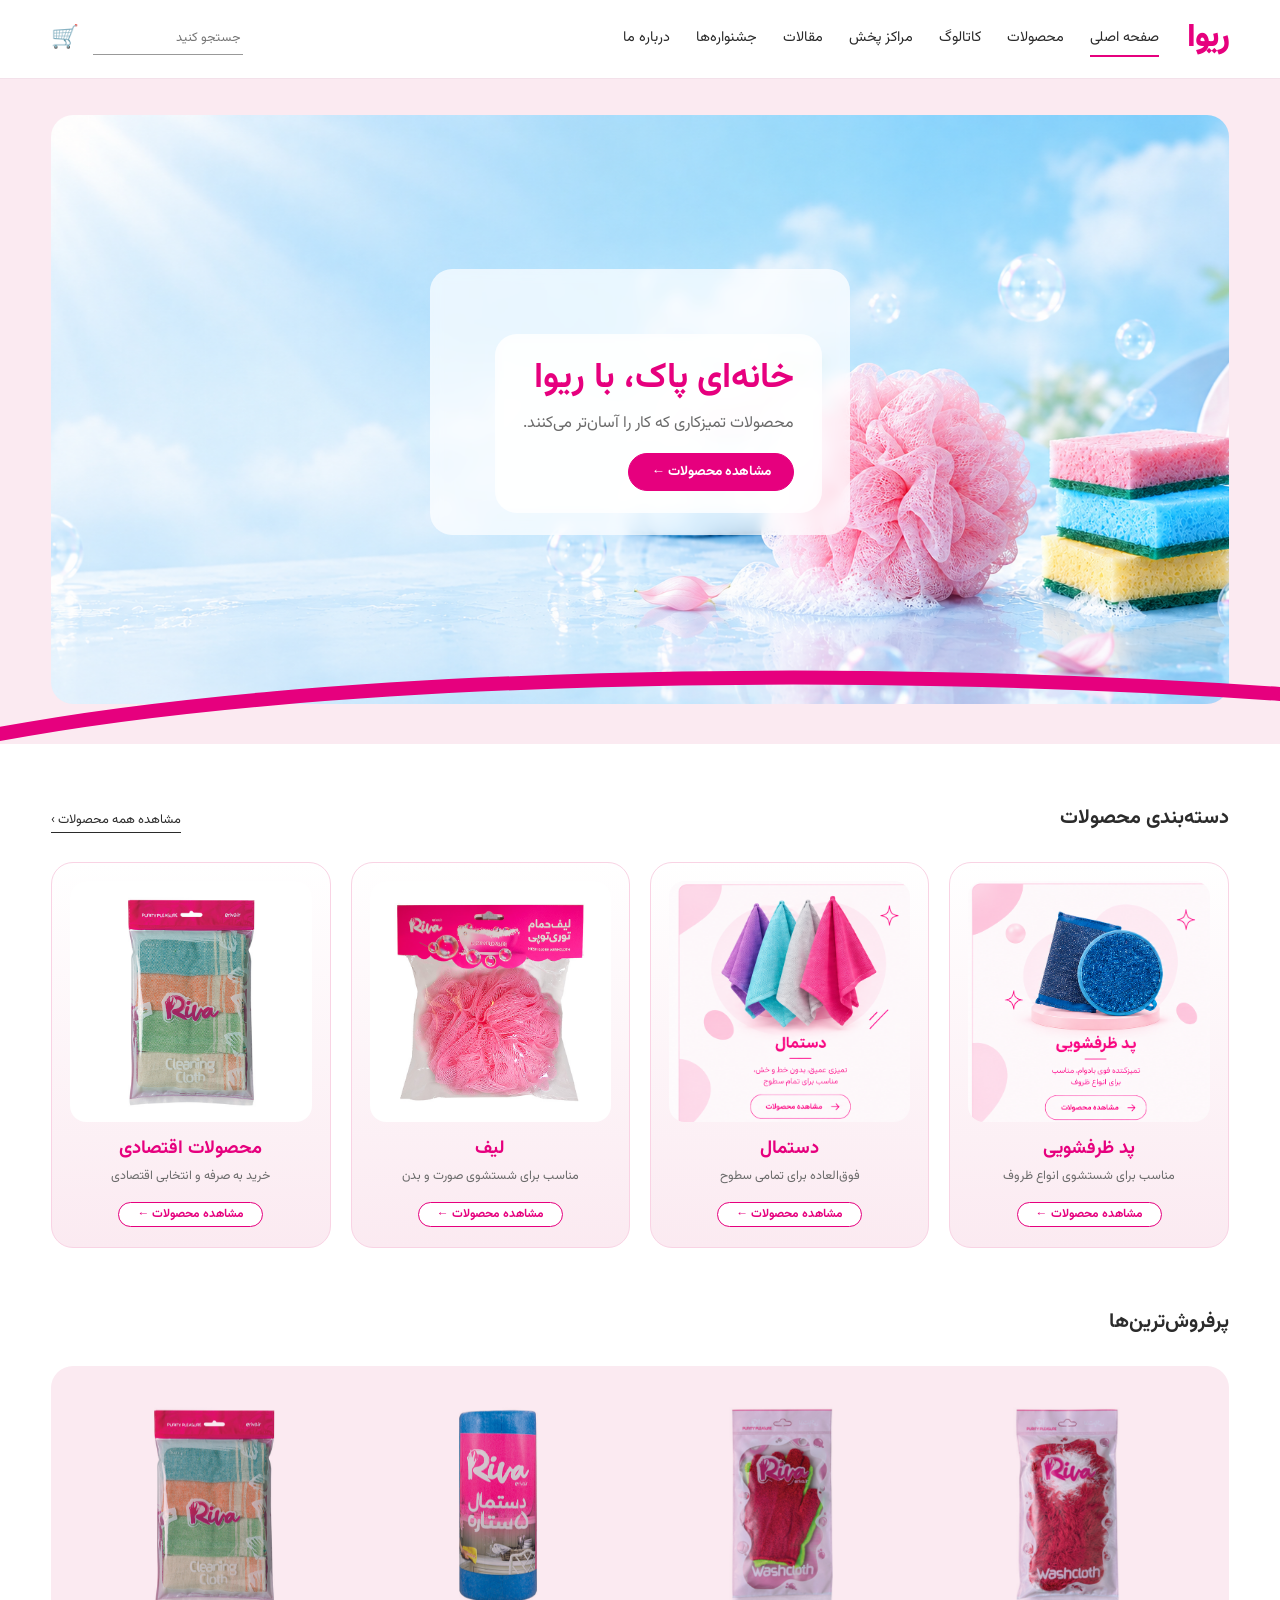
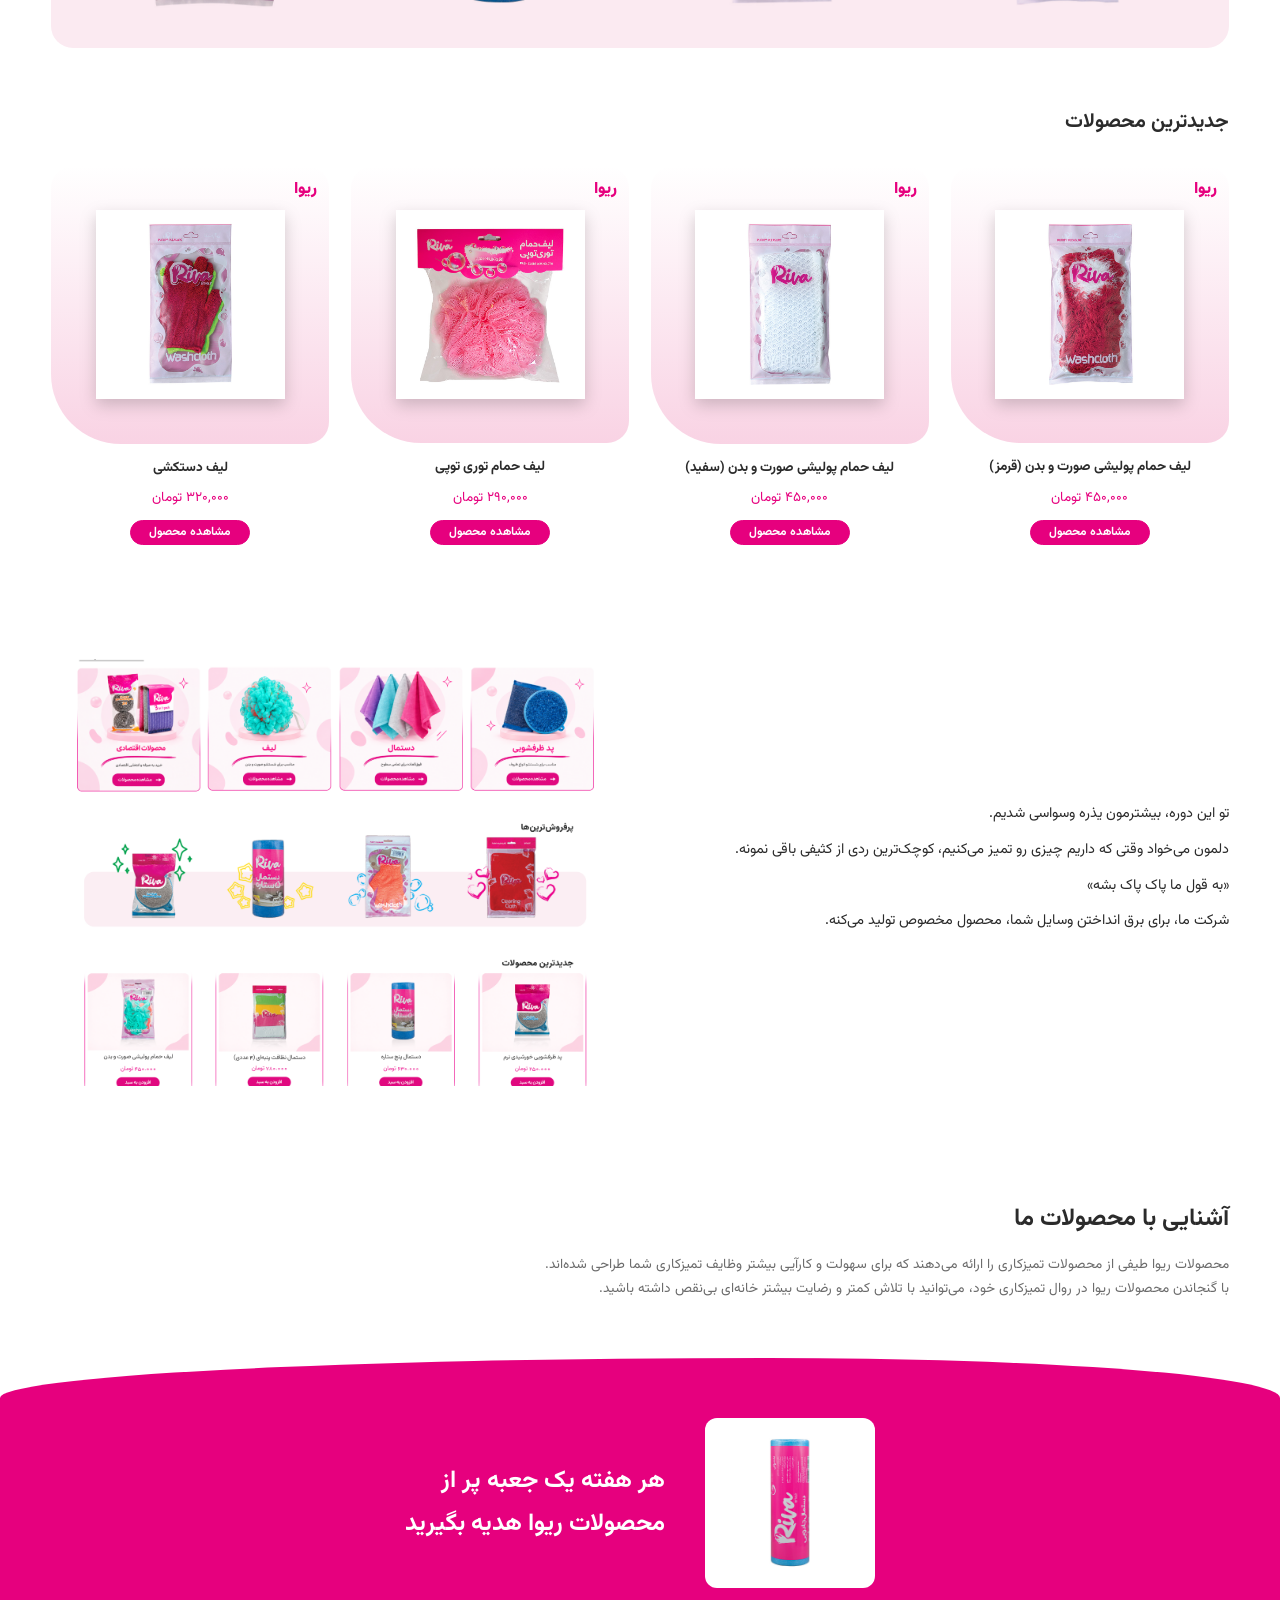
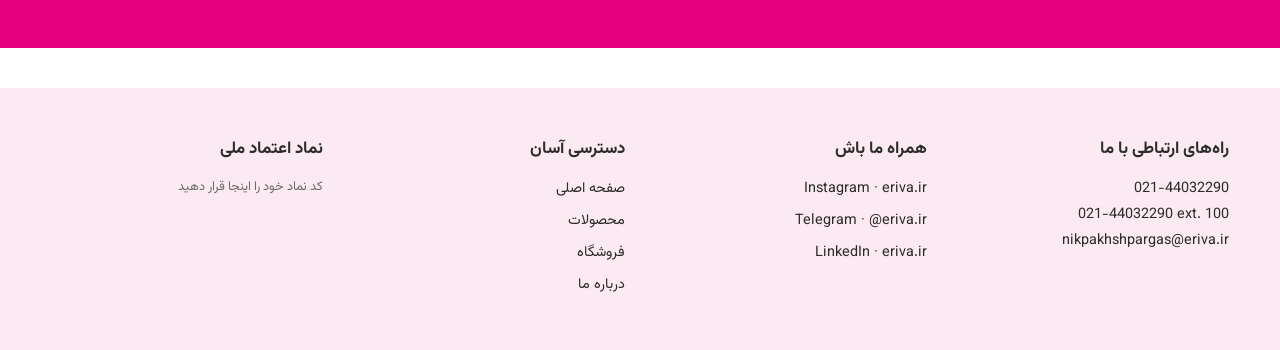
==== index.html @ d4ab57c0 "all data" ====
<!doctype html>
<html lang="fa" dir="rtl">
<head>
<meta charset="utf-8">
<meta name="viewport" content="width=device-width, initial-scale=1">
<title>ریوا | محصولات پاک‌کننده بهداشتی</title>
<meta name="description" content="ریوا؛ محصولات پاک‌کننده بهداشتی: پد ظرفشویی، دستمال، لیف و محصولات اقتصادی">
<link rel="preconnect" href="https://fonts.googleapis.com"><link rel="preconnect" href="https://fonts.gstatic.com" crossorigin>
<link href="https://fonts.googleapis.com/css2?family=Vazirmatn:wght@400;700;900&display=swap" rel="stylesheet">
<link rel="stylesheet" href="css/style.css">
</head>
<body>
<header class="site-header"><div class="container">
 <a class="logo" href="index.html">ریوا</a>
 <button class="menu-btn" aria-label="منو" onclick="document.querySelector('.nav').classList.toggle('open')">☰</button>
 <nav class="nav">
  <a href="index.html" aria-current="page">صفحه اصلی</a>
  <a href="products.html" >محصولات</a>
  <a href="#">کاتالوگ</a><a href="#">مراکز پخش</a><a href="#">مقالات</a><a href="#">جشنواره‌ها</a><a href="#">درباره ما</a>
 </nav>
 <div class="tools"><input class="search" type="search" placeholder="جستجو کنید" aria-label="جستجو"><span class="cart" aria-label="سبد خرید">🛒</span></div>
</div></header>
<main>
<div class="hero">
 <div class="container"><div class="hero-photo" role="img" aria-label="محصولات ریوا"></div></div>
 <div class="hero-copy"><div class="container"><div>
  <h1>خانه‌ای پاک، با ریوا</h1>
  <p>محصولات تمیزکاری که کار را آسان‌تر می‌کنند.</p>
  <a class="btn solid" href="products.html">مشاهده محصولات ←</a>
 </div></div></div>
 <svg class="swoosh" viewBox="0 0 1200 90" preserveAspectRatio="none" aria-hidden="true"><path d="M0 80 C300 20 800 10 1200 40"/></svg>
</div>

<section><div class="container">
 <div class="sec-head"><h2>دسته‌بندی محصولات</h2><a href="products.html">مشاهده همه محصولات ›</a></div>
 <div class="cats">
  <article class="cat"><img src="assets/img/cat-pads.png" alt="پد ظرفشویی"><h3>پد ظرفشویی</h3><p>مناسب برای شستشوی انواع ظروف</p><a class="btn sm" href="products.html?type=pad">مشاهده محصولات ←</a></article>
  <article class="cat"><img src="assets/img/cat-cloths.png" alt="دستمال"><h3>دستمال</h3><p>فوق‌العاده برای تمامی سطوح</p><a class="btn sm" href="products.html?type=cloth">مشاهده محصولات ←</a></article>
  <article class="cat"><img src="assets/img/p-mesh-globe.jpg" alt="لیف"><h3>لیف</h3><p>مناسب برای شستشوی صورت و بدن</p><a class="btn sm" href="products.html?type=loofah">مشاهده محصولات ←</a></article>
  <article class="cat"><img src="assets/img/p-cleaning-cloth.jpg" alt="محصولات اقتصادی"><h3>محصولات اقتصادی</h3><p>خرید به صرفه و انتخابی اقتصادی</p><a class="btn sm" href="products.html">مشاهده محصولات ←</a></article>
 </div>
</div></section>

<section style="padding-top:0"><div class="container">
 <div class="sec-head"><h2>پرفروش‌ترین‌ها</h2></div>
 <div class="best">
  <img src="assets/img/p-washcloth-red.jpg" alt="لیف قرمز">
  <img src="assets/img/p-glove.jpg" alt="لیف دستکشی">
  <img src="assets/img/p-star-roll.jpg" alt="دستمال پنج ستاره">
  <img src="assets/img/p-cleaning-cloth.jpg" alt="دستمال نظافت">
 </div>
</div></section>

<section style="padding-top:0"><div class="container">
 <div class="sec-head"><h2>جدیدترین محصولات</h2></div>
 <div class="grid" id="latest"></div>
</div></section>

<section class="story"><div class="container">
 <div><p>تو این دوره، بیشترمون یذره وسواسی شدیم.</p><p>دلمون می‌خواد وقتی که داریم چیزی رو تمیز می‌کنیم، کوچک‌ترین ردی از کثیفی باقی نمونه.</p><p>«به قول ما پاک پاک بشه»</p><p>شرکت ما، برای برق انداختن وسایل شما، محصول مخصوص تولید می‌کنه.</p></div>
 <img src="assets/img/design-home-reference.png" alt="" style="object-position:70% 36%">
</div></section>

<section class="about"><div class="container">
 <h2>آشنایی با محصولات ما</h2>
 <p>محصولات ریوا طیفی از محصولات تمیزکاری را ارائه می‌دهند که برای سهولت و کارآیی بیشتر وظایف تمیزکاری شما طراحی شده‌اند.</p>
 <p>با گنجاندن محصولات ریوا در روال تمیزکاری خود، می‌توانید با تلاش کمتر و رضایت بیشتر خانه‌ای بی‌نقص داشته باشید.</p>
</div></section>

<div class="gift"><div class="container"><img src="assets/img/p-magic-roll.jpg" alt=""><h2>هر هفته یک جعبه پر از<br>محصولات ریوا هدیه بگیرید</h2></div></div>
</main>
<footer class="site-footer"><div class="container">
 <div><h4>راه‌های ارتباطی با ما</h4><p dir="ltr" style="text-align:right">021-44032290</p><p dir="ltr" style="text-align:right">021-44032290 ext. 100</p><p dir="ltr" style="text-align:right">nikpakhshpargas@eriva.ir</p></div>
 <div><h4>همراه ما باش</h4><ul dir="ltr" style="text-align:right"><li>Instagram · eriva.ir</li><li>Telegram · @eriva.ir</li><li>LinkedIn · eriva.ir</li></ul></div>
 <div><h4>دسترسی آسان</h4><ul><li><a href="index.html">صفحه اصلی</a></li><li><a href="products.html">محصولات</a></li><li><a href="#">فروشگاه</a></li><li><a href="#">درباره ما</a></li></ul></div>
 <div><h4>نماد اعتماد ملی</h4><p style="color:var(--muted);font-size:.8rem">کد نماد خود را اینجا قرار دهید</p></div>
</div></footer>
<script src="js/products.js"></script><script>renderProducts("#latest",{limit:4})</script></body></html>
---- css/style.css ----
:root{--pink:#e6007e;--pink-soft:#fbeaf1;--pink-mid:#f9d3e4;--ink:#2b2b2b;--muted:#6b6b6b;--white:#fff;--r:22px}
*{box-sizing:border-box;margin:0;padding:0}
html{scroll-behavior:smooth}
body{font-family:"Vazirmatn",Tahoma,sans-serif;color:var(--ink);background:#fff;line-height:1.8}
img{max-width:100%;display:block}
a{color:inherit;text-decoration:none}
:focus-visible{outline:3px solid var(--pink);outline-offset:3px}
.container{width:min(1180px,92%);margin-inline:auto}

/* header */
.site-header{position:sticky;top:0;z-index:20;background:#fff;border-bottom:1px solid #f3e1ea}
.site-header .container{display:flex;align-items:center;gap:28px;height:78px}
.logo{font-weight:900;font-size:2rem;color:var(--pink);letter-spacing:-1px}
.nav{display:flex;gap:26px;flex:1;font-size:.9rem}
.nav a{padding:4px 0;border-bottom:2px solid transparent}
.nav a:hover,.nav a[aria-current=page]{border-color:var(--pink)}
.tools{display:flex;align-items:center;gap:14px}
.search{border:0;border-bottom:1px solid #999;padding:4px 2px;font:inherit;font-size:.8rem;width:150px;background:none}
.cart{font-size:1.4rem}
.menu-btn{display:none;background:none;border:0;font-size:1.6rem;cursor:pointer}

/* buttons */
.btn{display:inline-flex;align-items:center;gap:8px;border:1.5px solid var(--pink);color:var(--pink);background:#fff;border-radius:999px;padding:6px 22px;font:inherit;font-weight:700;font-size:.85rem;cursor:pointer;transition:.2s}
.btn:hover,.btn.solid{background:var(--pink);color:#fff}
.btn.solid:hover{background:#c4006b}
.btn.sm{padding:0 18px;font-size:.75rem;line-height:1.9}

/* home hero */
.hero{background:var(--pink-soft);padding:36px 0 0;position:relative}
.hero-photo{border-radius:var(--r);overflow:hidden;aspect-ratio:16/8;background:#f4dbe6 url(../assets/img/hero-products.png) center/cover}
.swoosh{display:block;width:100%;height:90px;margin-top:-50px;position:relative}
.swoosh path{fill:none;stroke:var(--pink);stroke-width:14;stroke-linecap:round}
.hero-copy{position:absolute;inset:36px 0 auto 0;pointer-events:none}
.hero-copy .container{display:flex;justify-content:flex-start}
.hero-copy div{margin-top:12%;max-width:420px;background:rgba(255,255,255,.7);padding:22px 28px;border-radius:var(--r);backdrop-filter:blur(6px);pointer-events:auto}
.hero-copy h1{color:var(--pink);font-size:2.2rem;line-height:1.3}
.hero-copy p{color:var(--muted);margin:8px 0 14px}

/* sections */
section{padding:56px 0}
.sec-head{display:flex;justify-content:space-between;align-items:baseline;margin-bottom:26px}
.sec-head h2{font-size:1.25rem}
.sec-head a{font-size:.8rem;border-bottom:1px solid var(--ink)}

/* category cards */
.cats{display:grid;grid-template-columns:repeat(4,1fr);gap:20px}
.cat{background:linear-gradient(180deg,#fff,var(--pink-soft));border:1px solid var(--pink-mid);border-radius:var(--r);padding:18px;text-align:center}
.cat img{aspect-ratio:1;object-fit:cover;border-radius:16px;margin-bottom:10px}
.cat h3{color:var(--pink);font-size:1.15rem}
.cat p{font-size:.78rem;color:var(--muted);margin-bottom:12px}

/* best sellers */
.best{background:var(--pink-soft);border-radius:var(--r);display:grid;grid-template-columns:repeat(4,1fr);gap:10px;padding:26px}
.best img{height:230px;object-fit:contain;margin:auto;mix-blend-mode:multiply}

/* product card */
.grid{display:grid;grid-template-columns:repeat(4,1fr);gap:26px 22px}
.card{text-align:center}
.card .thumb{position:relative;aspect-ratio:1;background:linear-gradient(180deg,#fff 0,var(--pink-mid) 100%);border-radius:var(--r);border-end-end-radius:70px;overflow:hidden;display:grid;place-items:center;margin-bottom:12px}
.card .thumb img{width:68%;height:88%;object-fit:contain;filter:drop-shadow(0 6px 8px rgba(0,0,0,.18))}
.card .badge{position:absolute;top:10px;inset-inline-start:12px;color:var(--pink);font-weight:900}
.card h3{font-size:.85rem;margin-bottom:6px}
.price{color:var(--pink);font-size:.85rem;margin-bottom:8px}

/* story */
.story .container{display:grid;grid-template-columns:1fr 1fr;gap:40px;align-items:center}
.story img{border-radius:var(--r);aspect-ratio:4/3;object-fit:cover;width:100%}
.story p{font-size:.9rem;margin-bottom:10px}
.about h2{margin-bottom:12px}
.about p{font-size:.85rem;color:var(--muted)}

/* gift band */
.gift{background:var(--pink);color:#fff;padding:60px 0;border-radius:60% 40% 0 0/40px 40px 0 0}
.gift .container{display:flex;align-items:center;justify-content:center;gap:40px}
.gift img{width:170px;border-radius:12px;background:#fff;padding:10px}
.gift h2{font-size:1.5rem}

/* products page */
.banner{height:340px;background:url(../assets/img/hero-products.png) center/cover;position:relative;transform:scaleX(-1)}
.banner-text{position:absolute;inset:0}
.banner-text .container{height:100%;display:flex;flex-direction:column;justify-content:center;align-items:flex-start;gap:0}
.banner-text span{font-size:1.6rem}
.banner-text b{font-size:4.2rem;color:var(--pink);line-height:1.1}
.filters{background:var(--pink-soft);border-bottom:2px solid var(--pink);border-end-start-radius:70px;border-end-end-radius:0;padding:22px 0}
.filters .container{display:grid;grid-template-columns:repeat(3,1fr);gap:26px}
.filters select{appearance:none;width:100%;border:2px solid var(--pink);border-radius:999px;background:#fff;color:var(--pink);font:inherit;font-weight:800;font-size:1.05rem;padding:6px 26px;cursor:pointer}
.empty{grid-column:1/-1;text-align:center;color:var(--muted)}

/* footer */
.site-footer{background:var(--pink-soft);padding:46px 0;margin-top:40px}
.site-footer .container{display:grid;grid-template-columns:repeat(4,1fr);gap:30px;font-size:.9rem}
.site-footer h4{margin-bottom:12px;font-size:1.05rem}
.site-footer li{list-style:none;margin-bottom:6px}

@media(max-width:900px){
 .cats,.best,.grid{grid-template-columns:repeat(2,1fr)}
 .story .container,.site-footer .container,.filters .container{grid-template-columns:1fr}
 .nav{display:none;position:absolute;top:78px;inset-inline:0;background:#fff;flex-direction:column;padding:16px 5%;gap:12px;border-bottom:1px solid #f3e1ea}
 .nav.open{display:flex}
 .menu-btn{display:block}
 .search{width:100px}
 .hero-copy{position:static}.hero-copy div{margin:14px 0 0;max-width:none}
 .hero-photo{aspect-ratio:4/3}
 .gift .container{flex-direction:column;text-align:center}
 .banner{height:240px}.banner-text b{font-size:3rem}
}
@media(prefers-reduced-motion:reduce){*{transition:none!important;scroll-behavior:auto!important}}
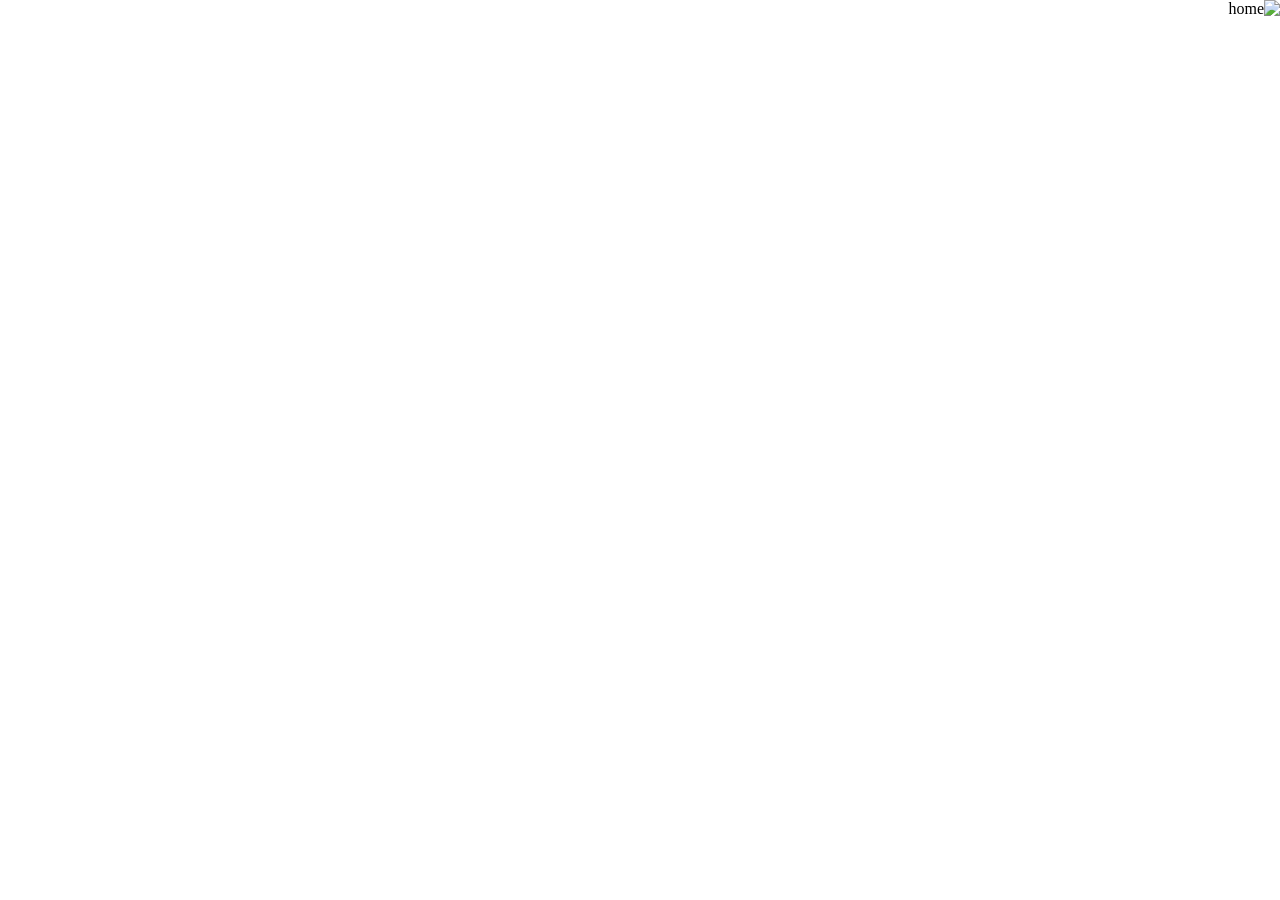
==== commit f9df2164: "Add files via upload" ====
--- a/index.html
+++ b/index.html
@@ -1,78 +1,133 @@
-<!doctype html>
+<!DOCTYPE html>
 <html lang="fa" dir="rtl">
 <head>
-<meta charset="utf-8">
-<meta name="viewport" content="width=device-width, initial-scale=1">
-<title>ریوا | محصولات پاک‌کننده بهداشتی</title>
-<meta name="description" content="ریوا؛ محصولات پاک‌کننده بهداشتی: پد ظرفشویی، دستمال، لیف و محصولات اقتصادی">
-<link rel="preconnect" href="https://fonts.googleapis.com"><link rel="preconnect" href="https://fonts.gstatic.com" crossorigin>
-<link href="https://fonts.googleapis.com/css2?family=Vazirmatn:wght@400;700;900&display=swap" rel="stylesheet">
-<link rel="stylesheet" href="css/style.css">
+  <meta charset="UTF-8">
+  <meta name="viewport" content="width=device-width, initial-scale=1">
+  <title>ریوا | محصولات پاک‌کننده بهداشتی</title>
+
+  <style>
+    * { box-sizing: border-box; }
+    html, body { margin: 0; padding: 0; background: #fff; }
+
+    /* هر صفحه: یک عکس + چند ناحیه‌ی قابل کلیک روی آن */
+    .page { display: none; position: relative; width: 100%; max-width: 1600px; margin: 0 auto; }
+    .page.active { display: block; }
+    .page img { display: block; width: 100%; height: auto; user-select: none; }
+
+    .hotspot { position: absolute; display: block; cursor: pointer; }
+
+    /* حالت اشکال‌یابی: آدرس را با ?debug باز کنید تا ناحیه‌های کلیک دیده شوند */
+    body.debug .hotspot { outline: 2px dashed #e6007e; background: rgba(230, 0, 126, .2); }
+  </style>
 </head>
 <body>
-<header class="site-header"><div class="container">
- <a class="logo" href="index.html">ریوا</a>
- <button class="menu-btn" aria-label="منو" onclick="document.querySelector('.nav').classList.toggle('open')">☰</button>
- <nav class="nav">
-  <a href="index.html" aria-current="page">صفحه اصلی</a>
-  <a href="products.html" >محصولات</a>
-  <a href="#">کاتالوگ</a><a href="#">مراکز پخش</a><a href="#">مقالات</a><a href="#">جشنواره‌ها</a><a href="#">درباره ما</a>
- </nav>
- <div class="tools"><input class="search" type="search" placeholder="جستجو کنید" aria-label="جستجو"><span class="cart" aria-label="سبد خرید">🛒</span></div>
-</div></header>
-<main>
-<div class="hero">
- <div class="container"><div class="hero-photo" role="img" aria-label="محصولات ریوا"></div></div>
- <div class="hero-copy"><div class="container"><div>
-  <h1>خانه‌ای پاک، با ریوا</h1>
-  <p>محصولات تمیزکاری که کار را آسان‌تر می‌کنند.</p>
-  <a class="btn solid" href="products.html">مشاهده محصولات ←</a>
- </div></div></div>
- <svg class="swoosh" viewBox="0 0 1200 90" preserveAspectRatio="none" aria-hidden="true"><path d="M0 80 C300 20 800 10 1200 40"/></svg>
-</div>
 
-<section><div class="container">
- <div class="sec-head"><h2>دسته‌بندی محصولات</h2><a href="products.html">مشاهده همه محصولات ›</a></div>
- <div class="cats">
-  <article class="cat"><img src="assets/img/cat-pads.png" alt="پد ظرفشویی"><h3>پد ظرفشویی</h3><p>مناسب برای شستشوی انواع ظروف</p><a class="btn sm" href="products.html?type=pad">مشاهده محصولات ←</a></article>
-  <article class="cat"><img src="assets/img/cat-cloths.png" alt="دستمال"><h3>دستمال</h3><p>فوق‌العاده برای تمامی سطوح</p><a class="btn sm" href="products.html?type=cloth">مشاهده محصولات ←</a></article>
-  <article class="cat"><img src="assets/img/p-mesh-globe.jpg" alt="لیف"><h3>لیف</h3><p>مناسب برای شستشوی صورت و بدن</p><a class="btn sm" href="products.html?type=loofah">مشاهده محصولات ←</a></article>
-  <article class="cat"><img src="assets/img/p-cleaning-cloth.jpg" alt="محصولات اقتصادی"><h3>محصولات اقتصادی</h3><p>خرید به صرفه و انتخابی اقتصادی</p><a class="btn sm" href="products.html">مشاهده محصولات ←</a></article>
- </div>
-</div></section>
+  <div id="app"></div>
 
-<section style="padding-top:0"><div class="container">
- <div class="sec-head"><h2>پرفروش‌ترین‌ها</h2></div>
- <div class="best">
-  <img src="assets/img/p-washcloth-red.jpg" alt="لیف قرمز">
-  <img src="assets/img/p-glove.jpg" alt="لیف دستکشی">
-  <img src="assets/img/p-star-roll.jpg" alt="دستمال پنج ستاره">
-  <img src="assets/img/p-cleaning-cloth.jpg" alt="دستمال نظافت">
- </div>
-</div></section>
+  <script>
+    /* =====================================================================
+       تنظیمات سایت — برای اضافه کردن صفحه‌ی جدید فقط همین قسمت را ویرایش کنید
+       =====================================================================
+       هر صفحه:
+         id       : نام صفحه در آدرس (مثلاً #/products)
+         image    : نام فایل عکس (کنار index.html قرار بگیرد)
+         width    : عرض اصلی عکس (پیکسل)
+         height   : ارتفاع اصلی عکس (پیکسل)
+         hotspots : لیست ناحیه‌های قابل کلیک
+                    [x, y, عرض, ارتفاع, صفحه‌ی مقصد]  ← همه بر اساس پیکسل‌های عکس اصلی
+       برای پیدا کردن مختصات درست، سایت را با ?debug باز کنید.
+    ===================================================================== */
 
-<section style="padding-top:0"><div class="container">
- <div class="sec-head"><h2>جدیدترین محصولات</h2></div>
- <div class="grid" id="latest"></div>
-</div></section>
+    const PAGES = {
+      home: {
+        image: "riva-design.png",
+        width: 1040,
+        height: 2576,
+        hotspots: [
+          // منوی بالا
+          [843, 38, 56, 24, "home"],       // صفحه اصلی
+          [786, 38, 50, 24, "products"],   // محصولات
+          [905, 25, 55, 50, "home"],       // لوگو
 
-<section class="story"><div class="container">
- <div><p>تو این دوره، بیشترمون یذره وسواسی شدیم.</p><p>دلمون می‌خواد وقتی که داریم چیزی رو تمیز می‌کنیم، کوچک‌ترین ردی از کثیفی باقی نمونه.</p><p>«به قول ما پاک پاک بشه»</p><p>شرکت ما، برای برق انداختن وسایل شما، محصول مخصوص تولید می‌کنه.</p></div>
- <img src="assets/img/design-home-reference.png" alt="" style="object-position:70% 36%">
-</div></section>
+          // دسته‌بندی محصولات ← «مشاهده محصولات» (هر چهار کارت)
+          [832, 853, 96, 25, "products"],  // پد ظرفشویی
+          [591, 853, 96, 25, "products"],  // دستمال
+          [350, 853, 96, 25, "products"],  // لیف
+          [111, 853, 96, 25, "products"],  // محصولات اقتصادی
 
-<section class="about"><div class="container">
- <h2>آشنایی با محصولات ما</h2>
- <p>محصولات ریوا طیفی از محصولات تمیزکاری را ارائه می‌دهند که برای سهولت و کارآیی بیشتر وظایف تمیزکاری شما طراحی شده‌اند.</p>
- <p>با گنجاندن محصولات ریوا در روال تمیزکاری خود، می‌توانید با تلاش کمتر و رضایت بیشتر خانه‌ای بی‌نقص داشته باشید.</p>
-</div></section>
+          // مشاهده همه محصولات
+          [50, 630, 122, 22, "products"]
+        ]
+      },
 
-<div class="gift"><div class="container"><img src="assets/img/p-magic-roll.jpg" alt=""><h2>هر هفته یک جعبه پر از<br>محصولات ریوا هدیه بگیرید</h2></div></div>
-</main>
-<footer class="site-footer"><div class="container">
- <div><h4>راه‌های ارتباطی با ما</h4><p dir="ltr" style="text-align:right">021-44032290</p><p dir="ltr" style="text-align:right">021-44032290 ext. 100</p><p dir="ltr" style="text-align:right">nikpakhshpargas@eriva.ir</p></div>
- <div><h4>همراه ما باش</h4><ul dir="ltr" style="text-align:right"><li>Instagram · eriva.ir</li><li>Telegram · @eriva.ir</li><li>LinkedIn · eriva.ir</li></ul></div>
- <div><h4>دسترسی آسان</h4><ul><li><a href="index.html">صفحه اصلی</a></li><li><a href="products.html">محصولات</a></li><li><a href="#">فروشگاه</a></li><li><a href="#">درباره ما</a></li></ul></div>
- <div><h4>نماد اعتماد ملی</h4><p style="color:var(--muted);font-size:.8rem">کد نماد خود را اینجا قرار دهید</p></div>
-</div></footer>
-<script src="js/products.js"></script><script>renderProducts("#latest",{limit:4})</script></body></html>
+      products: {
+        image: "riva-design2.png",
+        width: 1040,
+        height: 2576,
+        hotspots: [
+          // منوی بالا
+          [843, 38, 56, 24, "home"],       // صفحه اصلی
+          [786, 38, 50, 24, "products"],   // محصولات
+          [905, 25, 55, 50, "home"]        // لوگو
+        ]
+      }
+
+      // نمونه برای صفحه‌ی بعدی:
+      // about: {
+      //   image: "riva-design3.png",
+      //   width: 1040,
+      //   height: 2000,
+      //   hotspots: [[843, 38, 56, 24, "home"]]
+      // }
+    };
+
+    const DEFAULT_PAGE = "home";
+
+    /* =====================================================================
+       کد نمایش صفحات (معمولاً نیازی به تغییر ندارد)
+       ===================================================================== */
+
+    const app = document.getElementById("app");
+    if (location.search.includes("debug")) document.body.classList.add("debug");
+
+    // ساخت همه‌ی صفحات
+    Object.entries(PAGES).forEach(([id, p]) => {
+      const section = document.createElement("section");
+      section.className = "page";
+      section.id = "page-" + id;
+
+      const img = document.createElement("img");
+      img.src = p.image;
+      img.alt = id;
+      img.draggable = false;
+      section.appendChild(img);
+
+      p.hotspots.forEach(([x, y, w, h, target]) => {
+        const a = document.createElement("a");
+        a.className = "hotspot";
+        a.href = "#/" + target;
+        a.style.left   = (x / p.width  * 100) + "%";
+        a.style.top    = (y / p.height * 100) + "%";
+        a.style.width  = (w / p.width  * 100) + "%";
+        a.style.height = (h / p.height * 100) + "%";
+        section.appendChild(a);
+      });
+
+      app.appendChild(section);
+    });
+
+    // نمایش صفحه‌ی درست بر اساس آدرس
+    function route() {
+      let id = location.hash.replace(/^#\/?/, "") || DEFAULT_PAGE;
+      if (!PAGES[id]) id = DEFAULT_PAGE;
+
+      document.querySelectorAll(".page").forEach(el => el.classList.remove("active"));
+      document.getElementById("page-" + id).classList.add("active");
+      window.scrollTo(0, 0);
+    }
+
+    window.addEventListener("hashchange", route);
+    route();
+  </script>
+</body>
+</html>
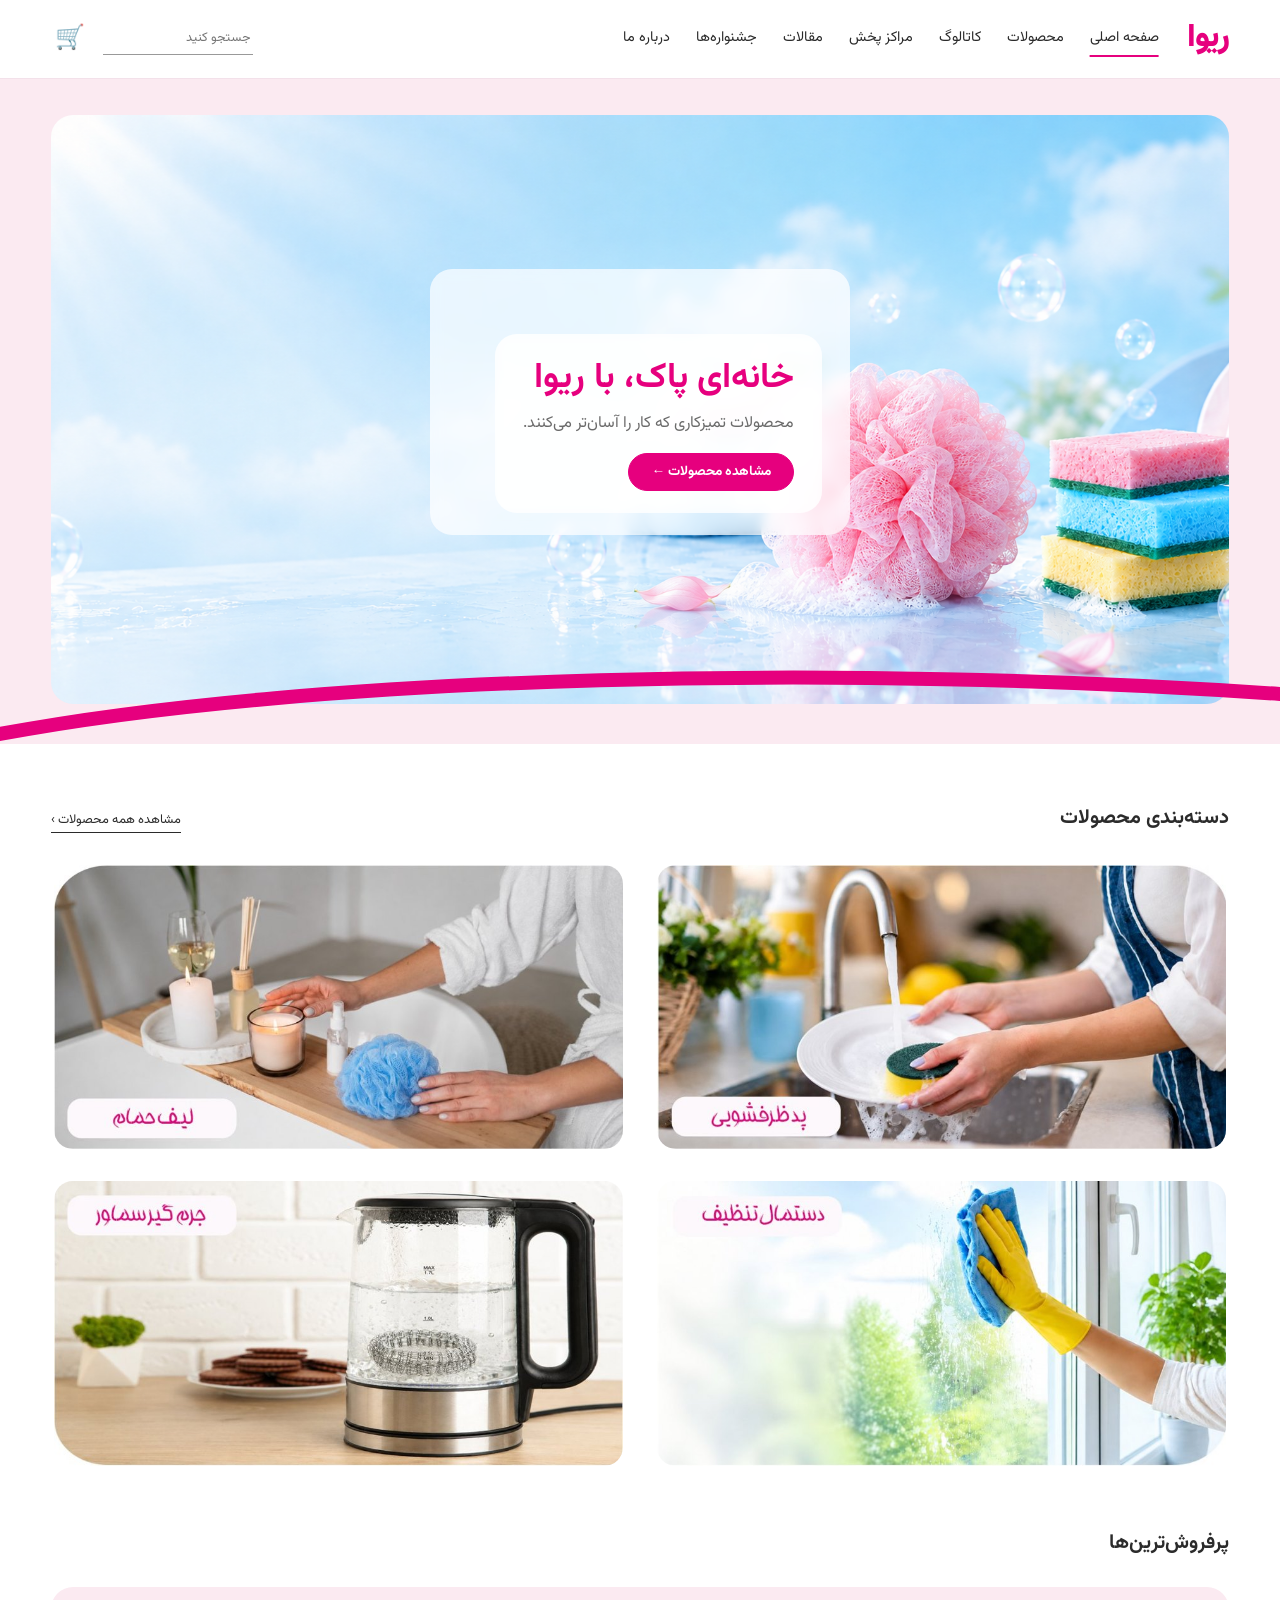
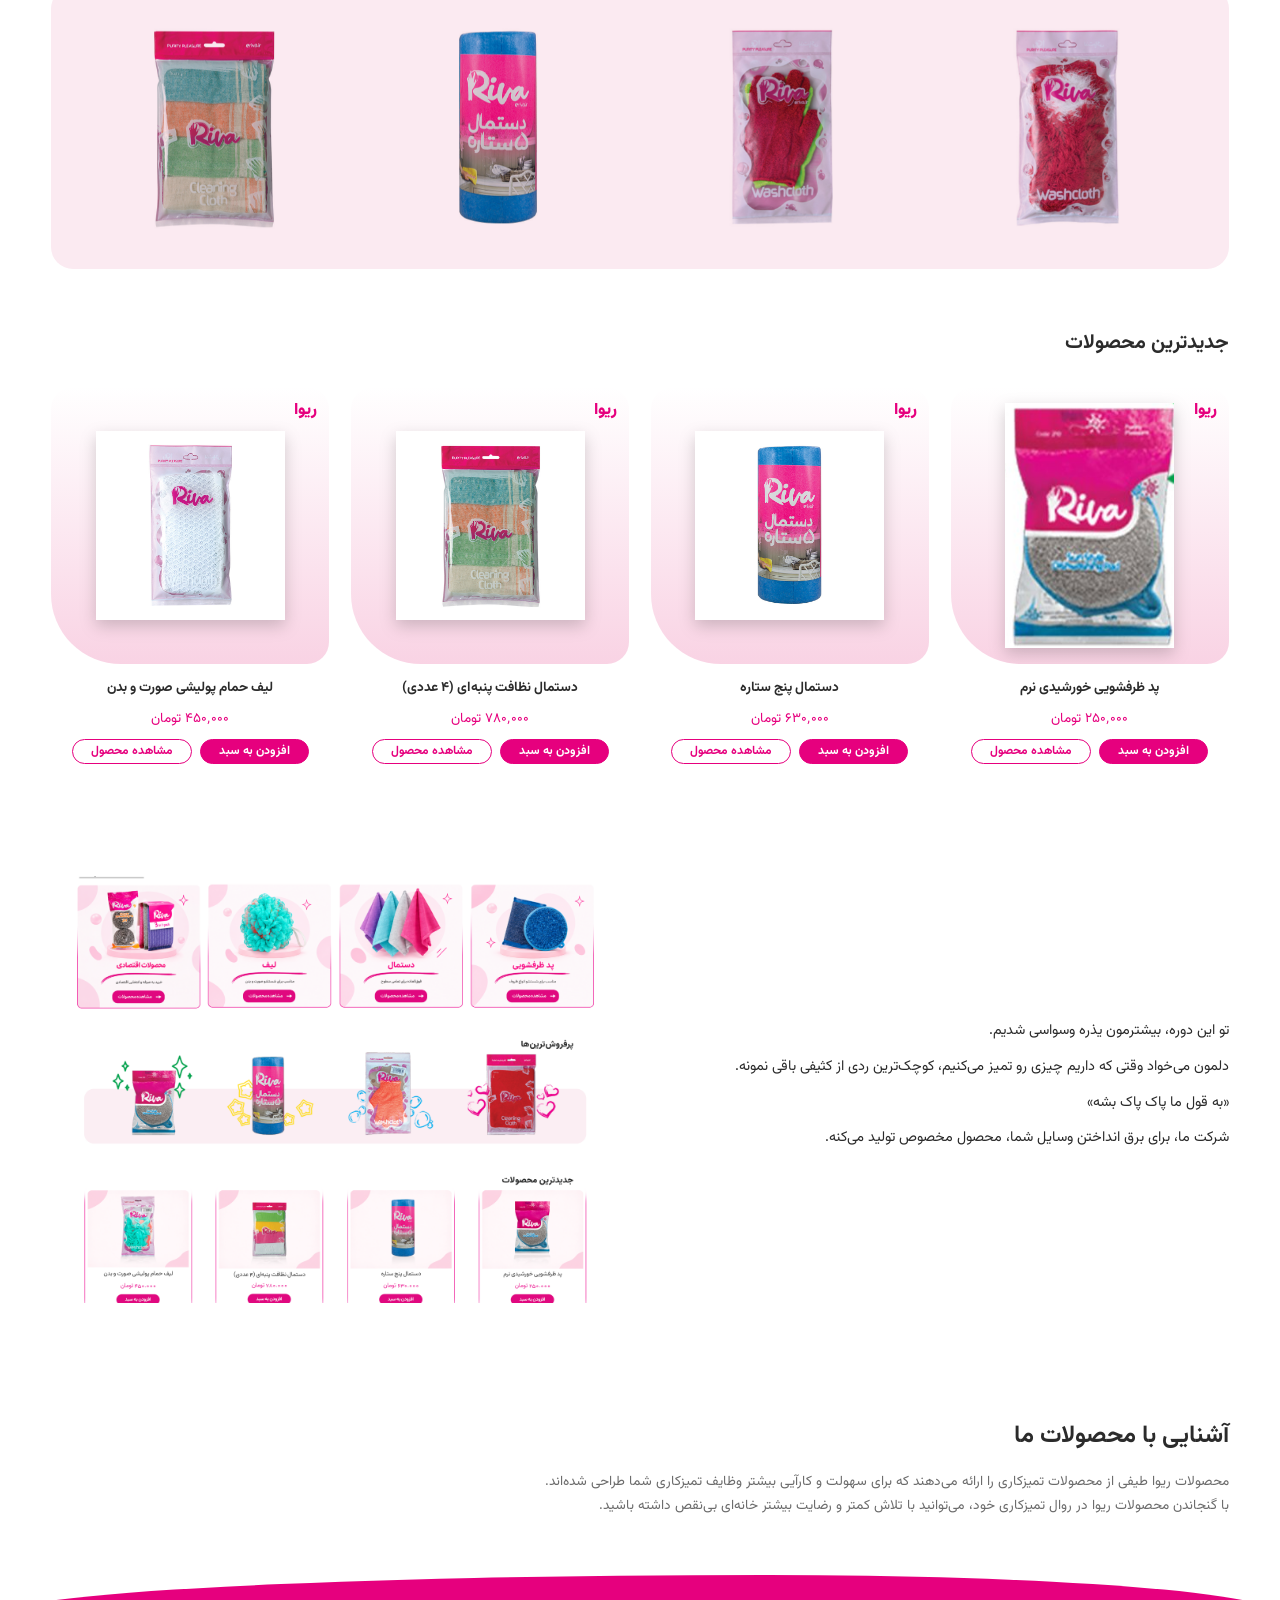
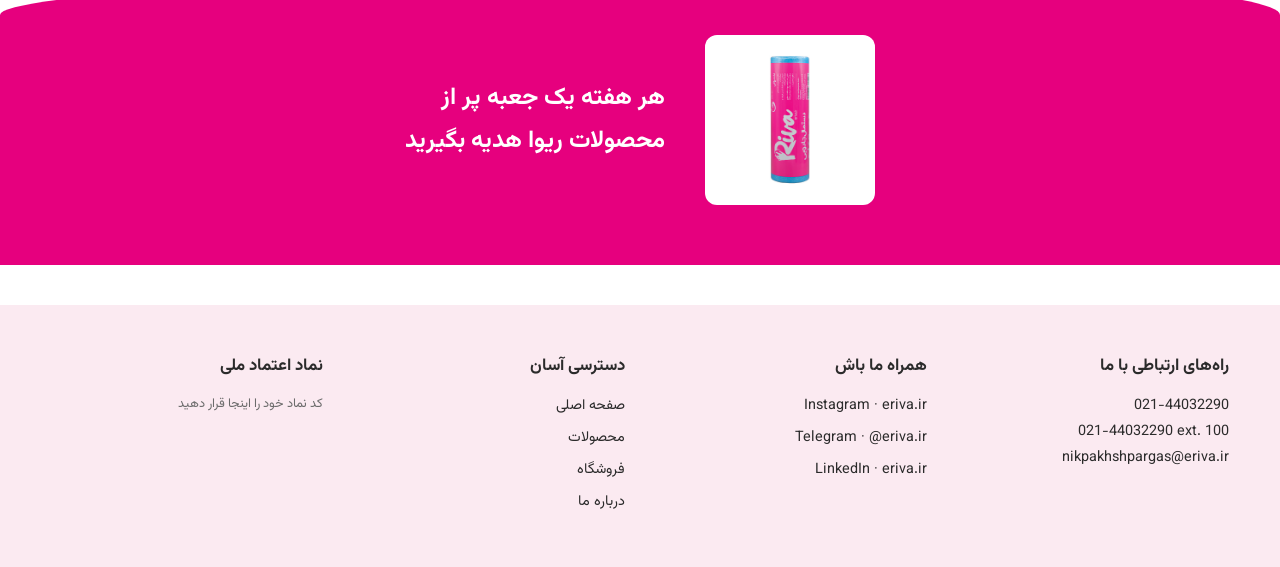
==== commit 09fa5fcc: "add new update from cluade for menu" ====
--- a/index.html
+++ b/index.html
@@ -1,133 +1,80 @@
-<!DOCTYPE html>
+<!doctype html>
 <html lang="fa" dir="rtl">
 <head>
-  <meta charset="UTF-8">
-  <meta name="viewport" content="width=device-width, initial-scale=1">
-  <title>ریوا | محصولات پاک‌کننده بهداشتی</title>
-
-  <style>
-    * { box-sizing: border-box; }
-    html, body { margin: 0; padding: 0; background: #fff; }
-
-    /* هر صفحه: یک عکس + چند ناحیه‌ی قابل کلیک روی آن */
-    .page { display: none; position: relative; width: 100%; max-width: 1600px; margin: 0 auto; }
-    .page.active { display: block; }
-    .page img { display: block; width: 100%; height: auto; user-select: none; }
-
-    .hotspot { position: absolute; display: block; cursor: pointer; }
-
-    /* حالت اشکال‌یابی: آدرس را با ?debug باز کنید تا ناحیه‌های کلیک دیده شوند */
-    body.debug .hotspot { outline: 2px dashed #e6007e; background: rgba(230, 0, 126, .2); }
-  </style>
+<meta charset="utf-8">
+<meta name="viewport" content="width=device-width, initial-scale=1">
+<title>ریوا | محصولات پاک‌کننده بهداشتی</title>
+<meta name="description" content="ریوا؛ محصولات پاک‌کننده بهداشتی: پد ظرفشویی، دستمال، لیف و محصولات اقتصادی">
+<link rel="preconnect" href="https://fonts.googleapis.com"><link rel="preconnect" href="https://fonts.gstatic.com" crossorigin>
+<link href="https://fonts.googleapis.com/css2?family=Vazirmatn:wght@400;700;900&display=swap" rel="stylesheet">
+<link rel="stylesheet" href="css/style.css">
+<link rel="stylesheet" href="css/features.css">
 </head>
 <body>
+<header class="site-header"><div class="container">
+ <a class="logo" href="index.html">ریوا</a>
+ <button class="menu-btn" aria-label="منو" onclick="document.querySelector('.nav').classList.toggle('open')">☰</button>
+ <nav class="nav">
+  <a href="index.html" aria-current="page">صفحه اصلی</a>
+  <a href="products.html" >محصولات</a>
+  <a href="#">کاتالوگ</a><a href="#">مراکز پخش</a><a href="#">مقالات</a><a href="#">جشنواره‌ها</a><a href="#">درباره ما</a>
+ </nav>
+ <div class="tools"><input class="search" type="search" placeholder="جستجو کنید" aria-label="جستجو"><span class="cart" aria-label="سبد خرید">🛒</span></div>
+</div></header>
+<main>
+<div class="hero">
+ <div class="container"><div class="hero-photo" role="img" aria-label="محصولات ریوا"></div></div>
+ <div class="hero-copy"><div class="container"><div>
+  <h1>خانه‌ای پاک، با ریوا</h1>
+  <p>محصولات تمیزکاری که کار را آسان‌تر می‌کنند.</p>
+  <a class="btn solid" href="products.html">مشاهده محصولات ←</a>
+ </div></div></div>
+ <svg class="swoosh" viewBox="0 0 1200 90" preserveAspectRatio="none" aria-hidden="true"><path d="M0 80 C300 20 800 10 1200 40"/></svg>
+</div>
 
-  <div id="app"></div>
+<section><div class="container">
+ <div class="sec-head"><h2>دسته‌بندی محصولات</h2><a href="products.html">مشاهده همه محصولات ›</a></div>
+ <div class="cat-tiles" id="cat-tiles">
+  <a class="cat-tile" href="products.html?cat=pad" data-cat="pad"><img src="assets/img/tile-dish-pad.jpg" alt="پد ظرفشویی"></a>
+  <a class="cat-tile" href="products.html?cat=loofah" data-cat="loofah"><img src="assets/img/tile-bath-loofah.jpg" alt="لیف حمام"></a>
+  <a class="cat-tile" href="products.html?cat=cloth" data-cat="cloth"><img src="assets/img/tile-cleaning-cloth.jpg" alt="دستمال تنظیف"></a>
+  <a class="cat-tile" href="products.html?cat=descaler" data-cat="descaler"><img src="assets/img/tile-kettle-descaler.jpg" alt="جرم‌گیر سماور"></a>
+ </div>
+</div></section>
 
-  <script>
-    /* =====================================================================
-       تنظیمات سایت — برای اضافه کردن صفحه‌ی جدید فقط همین قسمت را ویرایش کنید
-       =====================================================================
-       هر صفحه:
-         id       : نام صفحه در آدرس (مثلاً #/products)
-         image    : نام فایل عکس (کنار index.html قرار بگیرد)
-         width    : عرض اصلی عکس (پیکسل)
-         height   : ارتفاع اصلی عکس (پیکسل)
-         hotspots : لیست ناحیه‌های قابل کلیک
-                    [x, y, عرض, ارتفاع, صفحه‌ی مقصد]  ← همه بر اساس پیکسل‌های عکس اصلی
-       برای پیدا کردن مختصات درست، سایت را با ?debug باز کنید.
-    ===================================================================== */
+<section style="padding-top:0"><div class="container">
+ <div class="sec-head"><h2>پرفروش‌ترین‌ها</h2></div>
+ <div class="best">
+  <img src="assets/img/p-washcloth-red.jpg" alt="لیف قرمز">
+  <img src="assets/img/p-glove.jpg" alt="لیف دستکشی">
+  <img src="assets/img/p-star-roll.jpg" alt="دستمال پنج ستاره">
+  <img src="assets/img/p-cleaning-cloth.jpg" alt="دستمال نظافت">
+ </div>
+</div></section>
 
-    const PAGES = {
-      home: {
-        image: "riva-design.png",
-        width: 1040,
-        height: 2576,
-        hotspots: [
-          // منوی بالا
-          [843, 38, 56, 24, "home"],       // صفحه اصلی
-          [786, 38, 50, 24, "products"],   // محصولات
-          [905, 25, 55, 50, "home"],       // لوگو
+<section style="padding-top:0"><div class="container">
+ <div class="sec-head"><h2>جدیدترین محصولات</h2></div>
+ <div class="grid" id="latest"></div>
+</div></section>
 
-          // دسته‌بندی محصولات ← «مشاهده محصولات» (هر چهار کارت)
-          [832, 853, 96, 25, "products"],  // پد ظرفشویی
-          [591, 853, 96, 25, "products"],  // دستمال
-          [350, 853, 96, 25, "products"],  // لیف
-          [111, 853, 96, 25, "products"],  // محصولات اقتصادی
+<section class="story"><div class="container">
+ <div><p>تو این دوره، بیشترمون یذره وسواسی شدیم.</p><p>دلمون می‌خواد وقتی که داریم چیزی رو تمیز می‌کنیم، کوچک‌ترین ردی از کثیفی باقی نمونه.</p><p>«به قول ما پاک پاک بشه»</p><p>شرکت ما، برای برق انداختن وسایل شما، محصول مخصوص تولید می‌کنه.</p></div>
+ <img src="assets/img/design-home-reference.png" alt="" style="object-position:70% 36%">
+</div></section>
 
-          // مشاهده همه محصولات
-          [50, 630, 122, 22, "products"]
-        ]
-      },
+<section class="about"><div class="container">
+ <h2>آشنایی با محصولات ما</h2>
+ <p>محصولات ریوا طیفی از محصولات تمیزکاری را ارائه می‌دهند که برای سهولت و کارآیی بیشتر وظایف تمیزکاری شما طراحی شده‌اند.</p>
+ <p>با گنجاندن محصولات ریوا در روال تمیزکاری خود، می‌توانید با تلاش کمتر و رضایت بیشتر خانه‌ای بی‌نقص داشته باشید.</p>
+</div></section>
 
-      products: {
-        image: "riva-design2.png",
-        width: 1040,
-        height: 2576,
-        hotspots: [
-          // منوی بالا
-          [843, 38, 56, 24, "home"],       // صفحه اصلی
-          [786, 38, 50, 24, "products"],   // محصولات
-          [905, 25, 55, 50, "home"]        // لوگو
-        ]
-      }
-
-      // نمونه برای صفحه‌ی بعدی:
-      // about: {
-      //   image: "riva-design3.png",
-      //   width: 1040,
-      //   height: 2000,
-      //   hotspots: [[843, 38, 56, 24, "home"]]
-      // }
-    };
-
-    const DEFAULT_PAGE = "home";
-
-    /* =====================================================================
-       کد نمایش صفحات (معمولاً نیازی به تغییر ندارد)
-       ===================================================================== */
-
-    const app = document.getElementById("app");
-    if (location.search.includes("debug")) document.body.classList.add("debug");
-
-    // ساخت همه‌ی صفحات
-    Object.entries(PAGES).forEach(([id, p]) => {
-      const section = document.createElement("section");
-      section.className = "page";
-      section.id = "page-" + id;
-
-      const img = document.createElement("img");
-      img.src = p.image;
-      img.alt = id;
-      img.draggable = false;
-      section.appendChild(img);
-
-      p.hotspots.forEach(([x, y, w, h, target]) => {
-        const a = document.createElement("a");
-        a.className = "hotspot";
-        a.href = "#/" + target;
-        a.style.left   = (x / p.width  * 100) + "%";
-        a.style.top    = (y / p.height * 100) + "%";
-        a.style.width  = (w / p.width  * 100) + "%";
-        a.style.height = (h / p.height * 100) + "%";
-        section.appendChild(a);
-      });
-
-      app.appendChild(section);
-    });
-
-    // نمایش صفحه‌ی درست بر اساس آدرس
-    function route() {
-      let id = location.hash.replace(/^#\/?/, "") || DEFAULT_PAGE;
-      if (!PAGES[id]) id = DEFAULT_PAGE;
-
-      document.querySelectorAll(".page").forEach(el => el.classList.remove("active"));
-      document.getElementById("page-" + id).classList.add("active");
-      window.scrollTo(0, 0);
-    }
-
-    window.addEventListener("hashchange", route);
-    route();
-  </script>
-</body>
-</html>
+<div class="gift"><div class="container"><img src="assets/img/p-magic-roll.jpg" alt=""><h2>هر هفته یک جعبه پر از<br>محصولات ریوا هدیه بگیرید</h2></div></div>
+</main>
+<footer class="site-footer"><div class="container">
+ <div><h4>راه‌های ارتباطی با ما</h4><p dir="ltr" style="text-align:right">021-44032290</p><p dir="ltr" style="text-align:right">021-44032290 ext. 100</p><p dir="ltr" style="text-align:right">nikpakhshpargas@eriva.ir</p></div>
+ <div><h4>همراه ما باش</h4><ul dir="ltr" style="text-align:right"><li>Instagram · eriva.ir</li><li>Telegram · @eriva.ir</li><li>LinkedIn · eriva.ir</li></ul></div>
+ <div><h4>دسترسی آسان</h4><ul><li><a href="index.html">صفحه اصلی</a></li><li><a href="products.html">محصولات</a></li><li><a href="#">فروشگاه</a></li><li><a href="#">درباره ما</a></li></ul></div>
+ <div><h4>نماد اعتماد ملی</h4><p style="color:var(--muted);font-size:.8rem">کد نماد خود را اینجا قرار دهید</p></div>
+</div></footer>
+<script src="js/products.js"></script><script>renderProducts("#latest",{ids:["pad-soft","star-roll","cloth-4pack","loofah-polish"]})</script>
+<script src="js/site.js"></script></body></html>
--- a/css/style.css
+++ b/css/style.css
@@ -0,0 +1,118 @@
+:root{--pink:#e6007e;--pink-soft:#fbeaf1;--pink-mid:#f9d3e4;--ink:#2b2b2b;--muted:#6b6b6b;--white:#fff;--r:22px}
+*{box-sizing:border-box;margin:0;padding:0}
+html{scroll-behavior:smooth}
+body{font-family:"Vazirmatn",Tahoma,sans-serif;color:var(--ink);background:#fff;line-height:1.8}
+img{max-width:100%;display:block}
+a{color:inherit;text-decoration:none}
+:focus-visible{outline:3px solid var(--pink);outline-offset:3px}
+.container{width:min(1180px,92%);margin-inline:auto}
+
+/* header */
+.site-header{position:sticky;top:0;z-index:20;background:#fff;border-bottom:1px solid #f3e1ea}
+.site-header .container{display:flex;align-items:center;gap:28px;height:78px}
+.logo{font-weight:900;font-size:2rem;color:var(--pink);letter-spacing:-1px}
+.nav{display:flex;gap:26px;flex:1;font-size:.9rem}
+.nav a{padding:4px 0;border-bottom:2px solid transparent}
+.nav a:hover,.nav a[aria-current=page]{border-color:var(--pink)}
+.tools{display:flex;align-items:center;gap:14px}
+.search{border:0;border-bottom:1px solid #999;padding:4px 2px;font:inherit;font-size:.8rem;width:150px;background:none}
+.cart{font-size:1.4rem}
+.menu-btn{display:none;background:none;border:0;font-size:1.6rem;cursor:pointer}
+
+/* buttons */
+.btn{display:inline-flex;align-items:center;gap:8px;border:1.5px solid var(--pink);color:var(--pink);background:#fff;border-radius:999px;padding:6px 22px;font:inherit;font-weight:700;font-size:.85rem;cursor:pointer;transition:.2s}
+.btn:hover,.btn.solid{background:var(--pink);color:#fff}
+.btn.solid:hover{background:#c4006b}
+.btn.sm{padding:0 18px;font-size:.75rem;line-height:1.9}
+
+/* home hero */
+.hero{background:var(--pink-soft);padding:36px 0 0;position:relative}
+.hero-photo{border-radius:var(--r);overflow:hidden;aspect-ratio:16/8;background:#f4dbe6 url(../assets/img/hero-products.png) center/cover}
+.swoosh{display:block;width:100%;height:90px;margin-top:-50px;position:relative}
+.swoosh path{fill:none;stroke:var(--pink);stroke-width:14;stroke-linecap:round}
+.hero-copy{position:absolute;inset:36px 0 auto 0;pointer-events:none}
+.hero-copy .container{display:flex;justify-content:flex-start}
+.hero-copy div{margin-top:12%;max-width:420px;background:rgba(255,255,255,.7);padding:22px 28px;border-radius:var(--r);backdrop-filter:blur(6px);pointer-events:auto}
+.hero-copy h1{color:var(--pink);font-size:2.2rem;line-height:1.3}
+.hero-copy p{color:var(--muted);margin:8px 0 14px}
+
+/* sections */
+section{padding:56px 0}
+.sec-head{display:flex;justify-content:space-between;align-items:baseline;margin-bottom:26px}
+.sec-head h2{font-size:1.25rem}
+.sec-head a{font-size:.8rem;border-bottom:1px solid var(--ink)}
+
+/* category cards */
+.cats{display:grid;grid-template-columns:repeat(4,1fr);gap:20px}
+.cat{background:linear-gradient(180deg,#fff,var(--pink-soft));border:1px solid var(--pink-mid);border-radius:var(--r);padding:18px;text-align:center}
+.cat img{aspect-ratio:1;object-fit:cover;border-radius:16px;margin-bottom:10px}
+.cat h3{color:var(--pink);font-size:1.15rem}
+.cat p{font-size:.78rem;color:var(--muted);margin-bottom:12px}
+
+/* best sellers */
+.best{background:var(--pink-soft);border-radius:var(--r);display:grid;grid-template-columns:repeat(4,1fr);gap:10px;padding:26px}
+.best img{height:230px;object-fit:contain;margin:auto;mix-blend-mode:multiply}
+
+/* product card */
+.grid{display:grid;grid-template-columns:repeat(4,1fr);gap:26px 22px}
+.card{text-align:center}
+.card .thumb{position:relative;aspect-ratio:1;background:linear-gradient(180deg,#fff 0,var(--pink-mid) 100%);border-radius:var(--r);border-end-end-radius:70px;overflow:hidden;display:grid;place-items:center;margin-bottom:12px}
+.card .thumb img{width:68%;height:88%;object-fit:contain;filter:drop-shadow(0 6px 8px rgba(0,0,0,.18))}
+.card .badge{position:absolute;top:10px;inset-inline-start:12px;color:var(--pink);font-weight:900}
+.card h3{font-size:.85rem;margin-bottom:6px}
+.price{color:var(--pink);font-size:.85rem;margin-bottom:8px}
+
+/* story */
+.story .container{display:grid;grid-template-columns:1fr 1fr;gap:40px;align-items:center}
+.story img{border-radius:var(--r);aspect-ratio:4/3;object-fit:cover;width:100%}
+.story p{font-size:.9rem;margin-bottom:10px}
+.about h2{margin-bottom:12px}
+.about p{font-size:.85rem;color:var(--muted)}
+
+/* gift band */
+.gift{background:var(--pink);color:#fff;padding:60px 0;border-radius:60% 40% 0 0/40px 40px 0 0}
+.gift .container{display:flex;align-items:center;justify-content:center;gap:40px}
+.gift img{width:170px;border-radius:12px;background:#fff;padding:10px}
+.gift h2{font-size:1.5rem}
+
+/* products page */
+.banner{height:340px;background:url(../assets/img/hero-products.png) center/cover;position:relative;transform:scaleX(-1)}
+.banner-text{position:absolute;inset:0}
+.banner-text .container{height:100%;display:flex;flex-direction:column;justify-content:center;align-items:flex-start;gap:0}
+.banner-text span{font-size:1.6rem}
+.banner-text b{font-size:4.2rem;color:var(--pink);line-height:1.1}
+.filters{background:var(--pink-soft);border-bottom:2px solid var(--pink);border-end-start-radius:70px;border-end-end-radius:0;padding:22px 0}
+.filters .container{display:grid;grid-template-columns:repeat(3,1fr);gap:26px}
+.filters select{appearance:none;width:100%;border:2px solid var(--pink);border-radius:999px;background:#fff;color:var(--pink);font:inherit;font-weight:800;font-size:1.05rem;padding:6px 26px;cursor:pointer}
+.empty{grid-column:1/-1;text-align:center;color:var(--muted)}
+
+/* footer */
+.site-footer{background:var(--pink-soft);padding:46px 0;margin-top:40px}
+.site-footer .container{display:grid;grid-template-columns:repeat(4,1fr);gap:30px;font-size:.9rem}
+.site-footer h4{margin-bottom:12px;font-size:1.05rem}
+.site-footer li{list-style:none;margin-bottom:6px}
+
+@media(max-width:900px){
+ .cats,.best,.grid{grid-template-columns:repeat(2,1fr)}
+ .story .container,.site-footer .container,.filters .container{grid-template-columns:1fr}
+ .nav{display:none;position:absolute;top:78px;inset-inline:0;background:#fff;flex-direction:column;padding:16px 5%;gap:12px;border-bottom:1px solid #f3e1ea}
+ .nav.open{display:flex}
+ .menu-btn{display:block}
+ .search{width:100px}
+ .hero-copy{position:static}.hero-copy div{margin:14px 0 0;max-width:none}
+ .hero-photo{aspect-ratio:4/3}
+ .gift .container{flex-direction:column;text-align:center}
+ .banner{height:240px}.banner-text b{font-size:3rem}
+}
+@media(prefers-reduced-motion:reduce){*{transition:none!important;scroll-behavior:auto!important}}
+
+/* filter select arrows */
+.filters select{
+  background-image:url("data:image/svg+xml,%3Csvg xmlns='http://www.w3.org/2000/svg' width='22' height='14' viewBox='0 0 22 14' fill='none' stroke='%23e6007e' stroke-width='3' stroke-linecap='round' stroke-linejoin='round'%3E%3Cpath d='M3 3l8 8 8-8'/%3E%3C/svg%3E");
+  background-repeat:no-repeat;
+  background-position:left 24px center;
+  background-size:20px 12px;
+  padding:6px 26px 6px 58px;
+  transition:background-color .2s;
+}
+.filters select:hover{background-color:#fff5fa}
--- a/css/features.css
+++ b/css/features.css
@@ -0,0 +1,60 @@
+/* Riva – features: nav indicator, cart panel, category tiles. Loaded after style.css */
+.sr-only{position:absolute;width:1px;height:1px;overflow:hidden;clip:rect(0 0 0 0);white-space:nowrap}
+.muted{color:var(--muted)}
+
+/* nav underline that follows hover */
+.nav{position:relative}
+.nav.has-indicator a{border-bottom-color:transparent!important}
+.nav-indicator{position:absolute;left:0;bottom:0;height:2px;width:0;background:var(--pink);opacity:0;pointer-events:none}
+.nav-indicator.ready{transition:transform .28s cubic-bezier(.4,0,.2,1),width .28s cubic-bezier(.4,0,.2,1),opacity .2s}
+@media(max-width:900px){
+  .nav-indicator{display:none}
+  .nav.has-indicator a[aria-current=page]{border-bottom-color:var(--pink)!important}
+}
+@media(prefers-reduced-motion:reduce){.nav-indicator.ready{transition:none}}
+
+/* product card actions */
+.card-actions{display:flex;gap:8px;justify-content:center;flex-wrap:wrap}
+.price.muted{font-size:.8rem}
+
+/* category tiles */
+.cat-tiles{display:grid;grid-template-columns:repeat(2,1fr);gap:26px 28px}
+.cat-tile{display:block;border-radius:var(--r);overflow:hidden;border:3px solid transparent;transition:transform .2s,box-shadow .2s}
+.cat-tile img{width:100%;aspect-ratio:2.0/1;object-fit:cover}
+.cat-tile:hover{transform:translateY(-3px);box-shadow:0 10px 24px rgba(230,0,126,.18)}
+.cat-tile[aria-current=true]{border-color:var(--pink)}
+@media(max-width:560px){.cat-tiles{grid-template-columns:1fr}}
+
+/* cart */
+.cart-wrap{position:relative}
+.cart-btn{position:relative;background:none;border:0;font-size:1.5rem;line-height:1;cursor:pointer;padding:4px}
+.cart-count{position:absolute;top:-6px;inset-inline-start:-6px;min-width:19px;height:19px;padding:0 4px;border-radius:99px;background:var(--pink);color:#fff;font-size:.7rem;font-weight:700;display:grid;place-items:center}
+.cart-count[hidden]{display:none}
+.cart-panel{position:absolute;top:calc(100% + 16px);left:0;width:380px;max-width:92vw;background:#fff;border:1px solid var(--pink-mid);border-radius:var(--r);box-shadow:0 18px 40px rgba(0,0,0,.16);padding:14px;z-index:30}
+.cart-panel[hidden]{display:none}
+.cart-tabs{display:flex;gap:6px;background:var(--pink-soft);padding:4px;border-radius:99px;margin-bottom:12px}
+.cart-tabs button{flex:1;border:0;background:none;border-radius:99px;padding:6px;font:inherit;font-size:.82rem;font-weight:700;cursor:pointer;color:var(--ink)}
+.cart-tabs button[aria-pressed=true]{background:var(--pink);color:#fff}
+.cart-body{max-height:min(60vh,460px);overflow:auto}
+.cart-empty{text-align:center;padding:22px 8px;display:grid;gap:12px;justify-items:center;color:var(--muted)}
+.cart-items,.order-list{list-style:none}
+.cart-items li{display:grid;grid-template-columns:56px 1fr auto;gap:10px;align-items:center;padding:10px 0;border-bottom:1px solid #f3e1ea;font-size:.82rem}
+.cart-items img{width:56px;height:56px;object-fit:contain;background:var(--pink-soft);border-radius:12px}
+.ci-info{display:grid;gap:2px}
+.ci-side{display:grid;gap:6px;justify-items:end;text-align:end}
+.ci-rm{background:none;border:0;color:var(--pink);font:inherit;font-size:.75rem;cursor:pointer;text-decoration:underline}
+.qty{display:inline-flex;align-items:center;gap:8px;margin-top:4px}
+.qty button{width:26px;height:26px;border-radius:50%;border:1.5px solid var(--pink);background:#fff;color:var(--pink);font-size:1rem;line-height:1;cursor:pointer}
+.qty button:hover{background:var(--pink);color:#fff}
+.qty output{min-width:1.4em;text-align:center;font-weight:700}
+.cart-sum{display:flex;justify-content:space-between;padding:12px 0 4px;font-size:.95rem}
+.cart-sum b{color:var(--pink)}
+.cart-checkout{width:100%;justify-content:center;margin-top:10px}
+.cart-note{color:var(--pink);font-size:.78rem;margin-top:8px;min-height:1.2em}
+.order-list li{padding:10px 0;border-bottom:1px solid #f3e1ea;font-size:.82rem;display:grid;gap:3px}
+.order-top{display:flex;justify-content:space-between}
+.order-total{color:var(--pink);font-weight:700}
+@media(max-width:900px){
+  .cart-wrap{position:static}
+  .cart-panel{position:fixed;top:84px;left:12px;right:12px;width:auto;max-width:none}
+}
